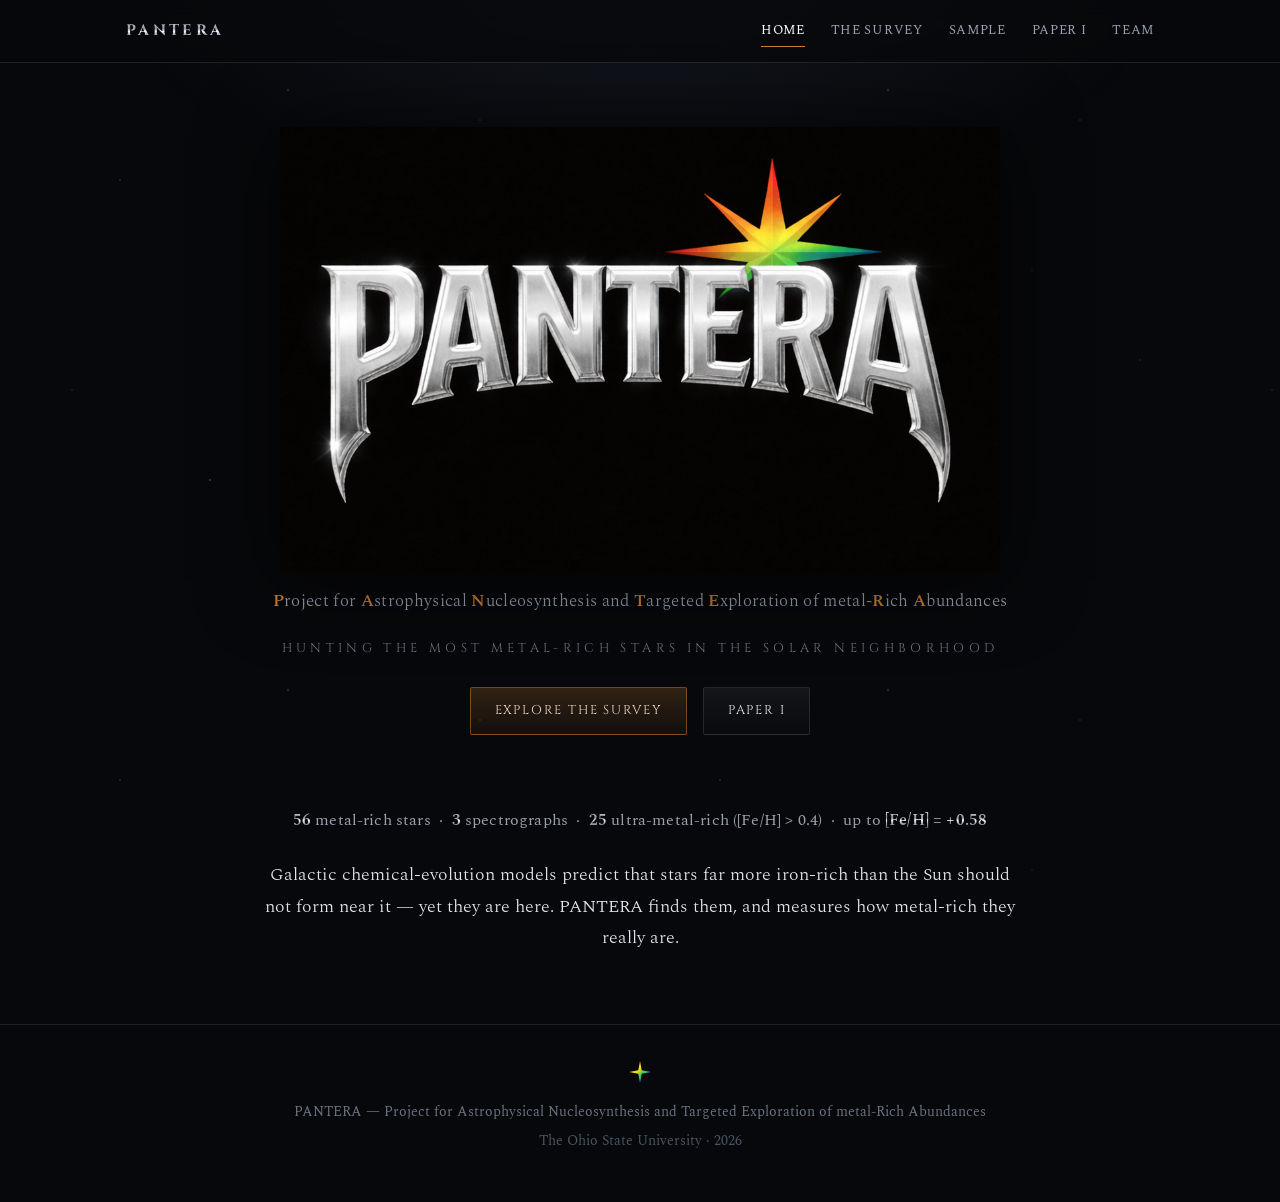
==== index.html @ bbc3c0e6 "PANTERA survey website Multi-page static site (Home, Survey, Sample, Paper I, Team) matching the PAN" ====
<!DOCTYPE html>
<html lang="en">
<head>
<meta charset="utf-8">
<meta name="viewport" content="width=device-width, initial-scale=1">
<title>PANTERA — a survey of the most metal-rich stars in the solar neighborhood</title>
<meta name="description" content="PANTERA: a high-resolution spectroscopic survey of the most metal-rich stars in the solar neighborhood.">
<meta property="og:title" content="PANTERA">
<meta property="og:description" content="A high-resolution spectroscopic survey of the most metal-rich stars in the solar neighborhood.">
<meta property="og:image" content="assets/pantera-logo.png">
<link rel="icon" href="assets/favicon.svg" type="image/svg+xml">
<link rel="preconnect" href="https://fonts.googleapis.com">
<link rel="preconnect" href="https://fonts.gstatic.com" crossorigin>
<link href="https://fonts.googleapis.com/css2?family=Cinzel:wght@400;500;600;700&family=EB+Garamond:ital,wght@0,400;0,500;1,400&family=Spectral:wght@300;400;600&display=swap" rel="stylesheet">
<link rel="stylesheet" href="assets/style.css">
</head>
<body>
<div class="stars"></div><div class="glow"></div>
<svg width="0" height="0" style="position:absolute" aria-hidden="true"><defs>
  <linearGradient id="rainbow" x1="0" y1="0" x2="1" y2="1">
    <stop offset="0%" stop-color="#ff2d2d"/><stop offset="20%" stop-color="#ff9b1e"/>
    <stop offset="40%" stop-color="#ffe11e"/><stop offset="58%" stop-color="#3fd14a"/>
    <stop offset="78%" stop-color="#2b8bff"/><stop offset="100%" stop-color="#8b3bff"/>
  </linearGradient>
  <g id="starshape">
    <path d="M32 0 L37 27 L64 32 L37 37 L32 64 L27 37 L0 32 L27 27 Z"/>
    <path d="M32 8 L34.5 29.5 L56 32 L34.5 34.5 L32 56 L29.5 34.5 L8 32 L29.5 29.5 Z" opacity=".55"/>
  </g>
</defs></svg>

<nav><div class="wrap">
  <a class="brand" href="index.html">PANTERA</a>
  <div class="navlinks">
    <a href="index.html" class="active">Home</a>
    <a href="survey.html">The Survey</a>
    <a href="sample.html">Sample</a>
    <a href="paper.html">Paper&nbsp;I</a>
    <a href="team.html">Team</a>
  </div>
</div></nav>

<main>
<header class="hero">
  <div class="wrap">
    <img class="logo" src="assets/pantera-logo.png" alt="PANTERA">
    <p class="tagline"><b>P</b>roject for <b>A</b>strophysical <b>N</b>ucleosynthesis and <b>T</b>argeted <b>E</b>xploration of metal-<b>R</b>ich <b>A</b>bundances</p>
    <div class="subtitle">Hunting the most metal-rich stars in the solar neighborhood</div>
    <div class="cta">
      <a class="btn primary" href="survey.html">Explore the survey</a>
      <a class="btn" href="paper.html">Paper&nbsp;I</a>
    </div>
  </div>
</header>

<section>
  <div class="wrap">
    <p class="factline"><b>56</b> metal-rich stars &nbsp;·&nbsp; <b>3</b> spectrographs &nbsp;·&nbsp; <b>25</b> ultra-metal-rich ([Fe/H]&nbsp;&gt;&nbsp;0.4) &nbsp;·&nbsp; up to <b>[Fe/H]&nbsp;=&nbsp;+0.58</b></p>
    <p class="lede" style="margin:26px auto 0;text-align:center">Galactic chemical-evolution models predict that stars far more iron-rich than the Sun should not form near it — yet they are here. PANTERA finds them, and measures how metal-rich they really are.</p>
  </div>
</section>
</main>

<footer><div class="wrap">
  <svg class="star-sm" viewBox="0 0 64 64"><use href="#starshape" fill="url(#rainbow)"/></svg>
  <div>PANTERA — Project for Astrophysical Nucleosynthesis and Targeted Exploration of metal-Rich Abundances</div>
  <div style="margin-top:6px;color:#4b5563">The Ohio State University · <span class="yr"></span></div>
</div></footer>
<script>document.querySelectorAll('.yr').forEach(e=>e.textContent=new Date().getFullYear());</script>
</body>
</html>
---- assets/style.css ----
:root{
  --bg:#07080b;
  --bg2:#0c0e13;
  --panel:#0f1218;
  --ink:#e8eaee;
  --dim:#9aa2b0;
  --faint:#6b7280;
  --line:rgba(180,190,205,.14);
  --gold:#cd7f32;
  --silver:#c8ccd2;
  --chrome:linear-gradient(180deg,#ffffff 0%,#d4d8de 16%,#8b93a1 40%,#f2f4f7 52%,#a9afba 62%,#5f6672 84%,#dfe3e8 100%);
  --maxw:1080px;
}
*{box-sizing:border-box}
html{scroll-behavior:smooth}
body{
  margin:0;background:var(--bg);color:var(--ink);
  font-family:'EB Garamond',Georgia,serif;font-size:19px;line-height:1.7;
  -webkit-font-smoothing:antialiased;overflow-x:hidden;
  display:flex;flex-direction:column;min-height:100vh;
}
.stars{position:fixed;inset:0;z-index:-2;pointer-events:none;
  background:
    radial-gradient(1px 1px at 20% 30%,rgba(255,255,255,.7),transparent),
    radial-gradient(1px 1px at 80% 20%,rgba(255,255,255,.5),transparent),
    radial-gradient(1px 1px at 60% 70%,rgba(255,255,255,.45),transparent),
    radial-gradient(1.5px 1.5px at 35% 80%,rgba(255,255,255,.55),transparent),
    radial-gradient(1px 1px at 90% 60%,rgba(255,255,255,.4),transparent),
    radial-gradient(1px 1px at 12% 65%,rgba(255,255,255,.4),transparent),
    radial-gradient(1.5px 1.5px at 48% 15%,rgba(255,255,255,.5),transparent),
    radial-gradient(1px 1px at 72% 45%,rgba(255,255,255,.35),transparent);
  background-repeat:repeat;background-size:600px 600px;opacity:.55;
}
.glow{position:fixed;inset:0;z-index:-1;pointer-events:none;
  background:radial-gradient(60% 45% at 50% -5%,rgba(120,140,180,.12),transparent 70%);}

a{color:#d7dbe0;text-decoration:none}
a:hover{color:#fff}
.wrap{max-width:var(--maxw);margin:0 auto;padding:0 26px;width:100%}
main{flex:1 0 auto}

/* ---- nav ---- */
nav{position:sticky;top:0;z-index:50;backdrop-filter:blur(10px);
  background:rgba(7,8,11,.78);border-bottom:1px solid var(--line)}
nav .wrap{display:flex;align-items:center;gap:22px;min-height:62px;flex-wrap:wrap}
.brand{font-family:'Cinzel',serif;font-weight:700;letter-spacing:.22em;
  font-size:.95rem;background:var(--chrome);-webkit-background-clip:text;background-clip:text;color:transparent}
.navlinks{margin-left:auto;display:flex;gap:26px;font-family:'Spectral',serif;
  font-size:.84rem;letter-spacing:.05em;text-transform:uppercase}
.navlinks a{color:var(--dim);padding:4px 0;border-bottom:1px solid transparent}
.navlinks a:hover{color:#fff}
.navlinks a.active{color:#fff;border-bottom-color:var(--gold)}
@media(max-width:640px){
  nav .wrap{justify-content:center}
  .navlinks{margin:0 0 8px;gap:18px;flex-wrap:wrap;justify-content:center}
}

/* ---- hero (home) ---- */
header.hero{position:relative;text-align:center;padding:64px 0 26px}
.hero img.logo{width:min(720px,88vw);height:auto;filter:drop-shadow(0 8px 40px rgba(0,0,0,.7))}
.tagline{font-family:'Spectral',serif;font-weight:300;color:var(--dim);
  max-width:760px;margin:6px auto 0;font-size:1.05rem;letter-spacing:.02em}
.tagline b{color:var(--gold);font-weight:600}
.subtitle{font-family:'Cinzel',serif;font-size:.8rem;letter-spacing:.34em;
  color:var(--faint);text-transform:uppercase;margin-top:22px}
.cta{display:flex;gap:16px;justify-content:center;flex-wrap:wrap;margin-top:28px}
.btn{font-family:'Cinzel',serif;font-size:.8rem;letter-spacing:.14em;text-transform:uppercase;
  padding:12px 24px;border-radius:2px;border:1px solid var(--line);color:var(--ink);
  transition:.2s;background:linear-gradient(180deg,rgba(255,255,255,.06),rgba(255,255,255,.01))}
.btn:hover{border-color:rgba(200,210,225,.4);background:rgba(255,255,255,.08);transform:translateY(-1px)}
.btn.primary{border-color:rgba(205,127,50,.5);
  background:linear-gradient(180deg,rgba(205,127,50,.22),rgba(205,127,50,.06));color:#f0d9c2}
.btn.primary:hover{background:linear-gradient(180deg,rgba(205,127,50,.34),rgba(205,127,50,.1))}

.factline{text-align:center;font-family:'Spectral',serif;color:var(--dim);
  font-size:1rem;letter-spacing:.01em;margin:6px auto 0;max-width:820px}
.factline b{background:var(--chrome);-webkit-background-clip:text;background-clip:text;color:transparent;font-weight:600}

/* ---- page headers & sections ---- */
.pagehead{padding:52px 0 8px}
.pagehead .kicker{font-family:'Cinzel',serif;font-size:.72rem;letter-spacing:.32em;
  text-transform:uppercase;color:var(--gold);margin-bottom:12px}
h1.page{font-family:'Cinzel',serif;font-weight:600;font-size:2.1rem;margin:0 0 .3em;
  background:var(--chrome);-webkit-background-clip:text;background-clip:text;color:transparent;
  letter-spacing:.02em;line-height:1.15}
.lede{font-family:'Spectral',serif;font-weight:300;font-size:1.15rem;color:#e2e6ec;max-width:760px}

section{padding:40px 0}
section+section{border-top:1px solid var(--line)}
h2{font-family:'Cinzel',serif;font-weight:600;font-size:1.6rem;margin:.1em 0 .5em;color:#eef1f4;
  letter-spacing:.02em;line-height:1.2}
h3{font-family:'Cinzel',serif;font-weight:500;font-size:1.08rem;letter-spacing:.06em;color:#eef1f4;margin:0 0 .3em}
p{color:#cfd4dc}

.grid{display:grid;gap:24px}
.g2{grid-template-columns:1.05fr .95fr;align-items:center}
.g3{grid-template-columns:repeat(3,1fr)}
@media(max-width:820px){.g2,.g3{grid-template-columns:1fr}}

.card{background:linear-gradient(180deg,var(--panel),rgba(15,18,24,.6));
  border:1px solid var(--line);border-radius:6px;padding:24px}
.card .inst{font-family:'Cinzel',serif;letter-spacing:.08em;color:#fff;font-size:1.05rem}
.card .scope{color:var(--gold);font-family:'Spectral',serif;font-size:.85rem;letter-spacing:.05em;margin:2px 0 12px}
.card .cnt{font-family:'Cinzel',serif;font-size:1.6rem;font-weight:600;
  background:var(--chrome);-webkit-background-clip:text;background-clip:text;color:transparent}
.card p{font-size:.96rem;color:var(--dim);margin:.4em 0 0}

figure{margin:0}
figure img{width:100%;height:auto;border-radius:6px;border:1px solid var(--line);background:#fff;display:block}
figcaption{font-family:'Spectral',serif;font-size:.85rem;color:var(--faint);margin-top:10px;line-height:1.5}

ul.tight{margin:.4em 0 0;padding-left:1.1em}
ul.tight li{margin:.4em 0;color:#cfd4dc}

.accent{color:var(--gold)}
.mono{font-variant-numeric:tabular-nums}

/* ---- team ---- */
.team{display:grid;grid-template-columns:repeat(3,1fr);gap:16px}
@media(max-width:720px){.team{grid-template-columns:1fr}}
.member{background:var(--bg2);border:1px solid var(--line);border-radius:6px;padding:20px 22px}
.member .nm{font-family:'Cinzel',serif;letter-spacing:.05em;color:#f2f4f7;font-size:1.08rem}
.member .aff{font-family:'Spectral',serif;font-size:.86rem;color:var(--dim);margin-top:4px}

/* ---- link cards ---- */
.links{display:grid;grid-template-columns:repeat(2,1fr);gap:16px}
@media(max-width:720px){.links{grid-template-columns:1fr}}
.linkcard{display:block;background:var(--bg2);border:1px solid var(--line);border-radius:6px;
  padding:20px 22px;transition:.2s}
.linkcard:hover{border-color:rgba(205,127,50,.45);background:rgba(205,127,50,.05);transform:translateY(-2px)}
.linkcard .t{font-family:'Cinzel',serif;letter-spacing:.06em;color:#fff;font-size:1rem}
.linkcard .d{font-family:'Spectral',serif;font-size:.85rem;color:var(--dim);margin-top:4px}
.star-sm{width:16px;height:16px;vertical-align:-2px;margin-right:8px}

/* ---- abstract block ---- */
.abstract{background:var(--bg2);border:1px solid var(--line);border-left:2px solid var(--gold);
  border-radius:6px;padding:24px 28px}
.abstract p{font-size:1.02rem}

footer{flex-shrink:0;border-top:1px solid var(--line);padding:36px 0 48px;text-align:center;
  font-family:'Spectral',serif;color:var(--faint);font-size:.85rem;margin-top:30px}
footer .star-sm{width:22px;height:22px;margin:0 0 12px}
footer a{color:var(--dim)}
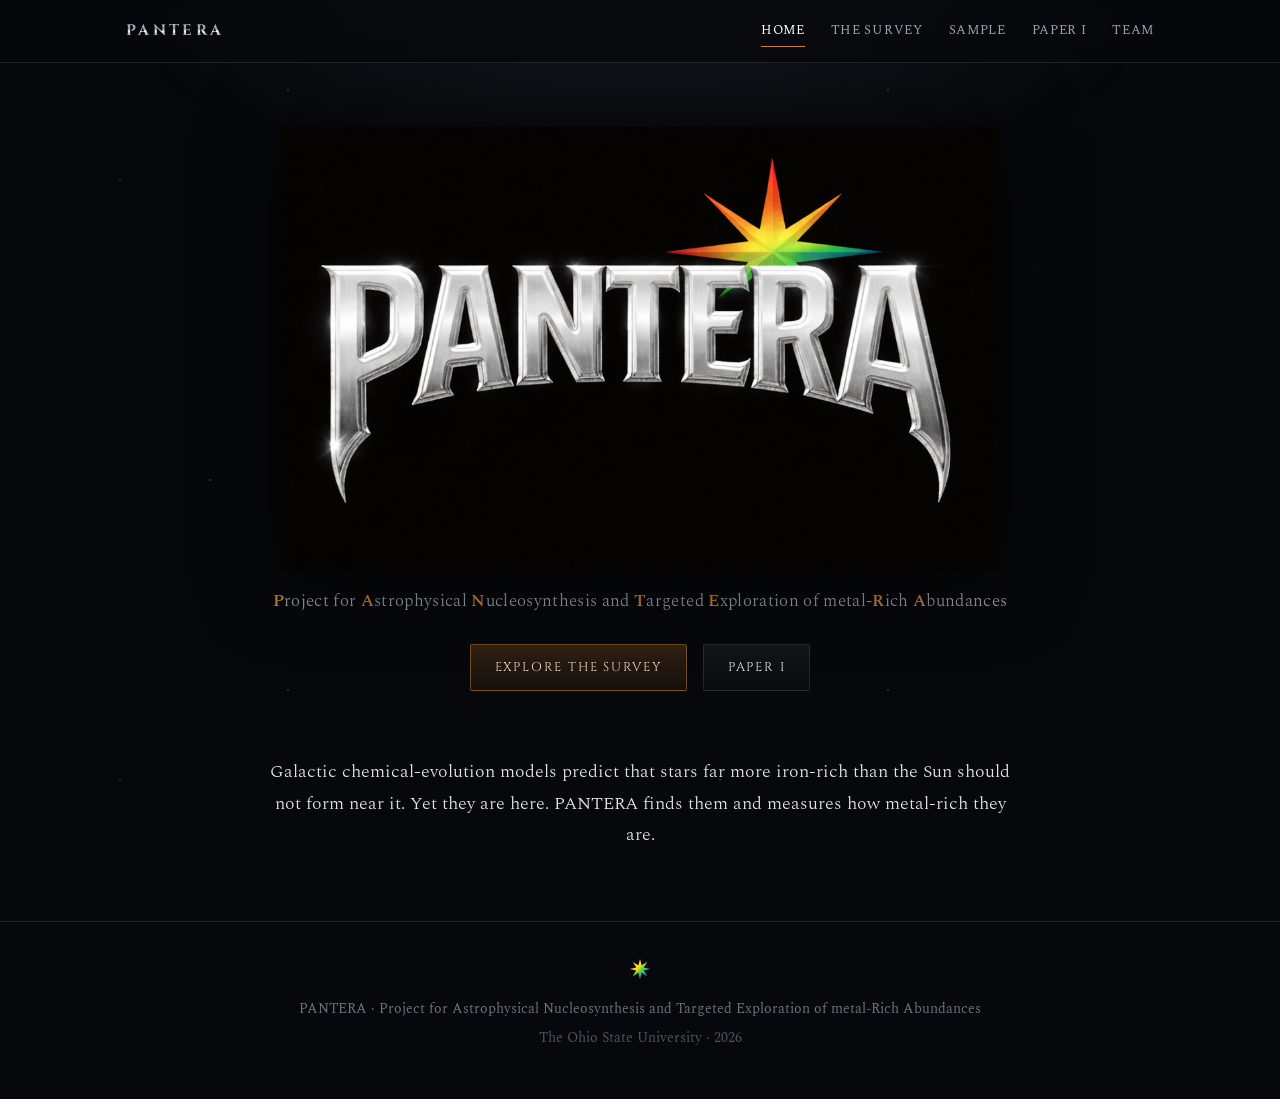
==== commit ca900d82: "Simplify prose, split pages, add arXiv paper, 8-point star - Remove hero subtitle and fact line - St" ====
--- a/index.html
+++ b/index.html
@@ -3,7 +3,7 @@
 <head>
 <meta charset="utf-8">
 <meta name="viewport" content="width=device-width, initial-scale=1">
-<title>PANTERA — a survey of the most metal-rich stars in the solar neighborhood</title>
+<title>PANTERA · A survey of the most metal-rich stars in the solar neighborhood</title>
 <meta name="description" content="PANTERA: a high-resolution spectroscopic survey of the most metal-rich stars in the solar neighborhood.">
 <meta property="og:title" content="PANTERA">
 <meta property="og:description" content="A high-resolution spectroscopic survey of the most metal-rich stars in the solar neighborhood.">
@@ -23,8 +23,7 @@
     <stop offset="78%" stop-color="#2b8bff"/><stop offset="100%" stop-color="#8b3bff"/>
   </linearGradient>
   <g id="starshape">
-    <path d="M32 0 L37 27 L64 32 L37 37 L32 64 L27 37 L0 32 L27 27 Z"/>
-    <path d="M32 8 L34.5 29.5 L56 32 L34.5 34.5 L32 56 L29.5 34.5 L8 32 L29.5 29.5 Z" opacity=".55"/>
+    <path d="M32 2 L36.6 20.9 L53.2 10.8 L43.1 27.4 L62 32 L43.1 36.6 L53.2 53.2 L36.6 43.1 L32 62 L27.4 43.1 L10.8 53.2 L20.9 36.6 L2 32 L20.9 27.4 L10.8 10.8 L27.4 20.9 Z"/>
   </g>
 </defs></svg>
 
@@ -44,7 +43,6 @@
   <div class="wrap">
     <img class="logo" src="assets/pantera-logo.png" alt="PANTERA">
     <p class="tagline"><b>P</b>roject for <b>A</b>strophysical <b>N</b>ucleosynthesis and <b>T</b>argeted <b>E</b>xploration of metal-<b>R</b>ich <b>A</b>bundances</p>
-    <div class="subtitle">Hunting the most metal-rich stars in the solar neighborhood</div>
     <div class="cta">
       <a class="btn primary" href="survey.html">Explore the survey</a>
       <a class="btn" href="paper.html">Paper&nbsp;I</a>
@@ -54,15 +52,14 @@
 
 <section>
   <div class="wrap">
-    <p class="factline"><b>56</b> metal-rich stars &nbsp;·&nbsp; <b>3</b> spectrographs &nbsp;·&nbsp; <b>25</b> ultra-metal-rich ([Fe/H]&nbsp;&gt;&nbsp;0.4) &nbsp;·&nbsp; up to <b>[Fe/H]&nbsp;=&nbsp;+0.58</b></p>
-    <p class="lede" style="margin:26px auto 0;text-align:center">Galactic chemical-evolution models predict that stars far more iron-rich than the Sun should not form near it — yet they are here. PANTERA finds them, and measures how metal-rich they really are.</p>
+    <p class="lede" style="margin:0 auto;text-align:center">Galactic chemical-evolution models predict that stars far more iron-rich than the Sun should not form near it. Yet they are here. PANTERA finds them and measures how metal-rich they are.</p>
   </div>
 </section>
 </main>
 
 <footer><div class="wrap">
   <svg class="star-sm" viewBox="0 0 64 64"><use href="#starshape" fill="url(#rainbow)"/></svg>
-  <div>PANTERA — Project for Astrophysical Nucleosynthesis and Targeted Exploration of metal-Rich Abundances</div>
+  <div>PANTERA · Project for Astrophysical Nucleosynthesis and Targeted Exploration of metal-Rich Abundances</div>
   <div style="margin-top:6px;color:#4b5563">The Ohio State University · <span class="yr"></span></div>
 </div></footer>
 <script>document.querySelectorAll('.yr').forEach(e=>e.textContent=new Date().getFullYear());</script>
--- a/assets/style.css
+++ b/assets/style.css
@@ -106,6 +106,7 @@
 .card p{font-size:.96rem;color:var(--dim);margin:.4em 0 0}
 
 figure{margin:0}
+figure.fig-narrow{max-width:540px;margin-inline:auto}
 figure img{width:100%;height:auto;border-radius:6px;border:1px solid var(--line);background:#fff;display:block}
 figcaption{font-family:'Spectral',serif;font-size:.85rem;color:var(--faint);margin-top:10px;line-height:1.5}
 
@@ -132,10 +133,11 @@
 .linkcard .d{font-family:'Spectral',serif;font-size:.85rem;color:var(--dim);margin-top:4px}
 .star-sm{width:16px;height:16px;vertical-align:-2px;margin-right:8px}
 
-/* ---- abstract block ---- */
-.abstract{background:var(--bg2);border:1px solid var(--line);border-left:2px solid var(--gold);
-  border-radius:6px;padding:24px 28px}
-.abstract p{font-size:1.02rem}
+/* ---- paper screenshot ---- */
+.paper-shot{width:100%;max-width:860px;height:auto;display:block;margin:0 auto;
+  background:#fff;border:1px solid var(--line);border-radius:8px;
+  box-shadow:0 12px 44px rgba(0,0,0,.55);transition:.2s}
+a:hover>.paper-shot{box-shadow:0 12px 52px rgba(205,127,50,.25);border-color:rgba(205,127,50,.4)}
 
 footer{flex-shrink:0;border-top:1px solid var(--line);padding:36px 0 48px;text-align:center;
   font-family:'Spectral',serif;color:var(--faint);font-size:.85rem;margin-top:30px}
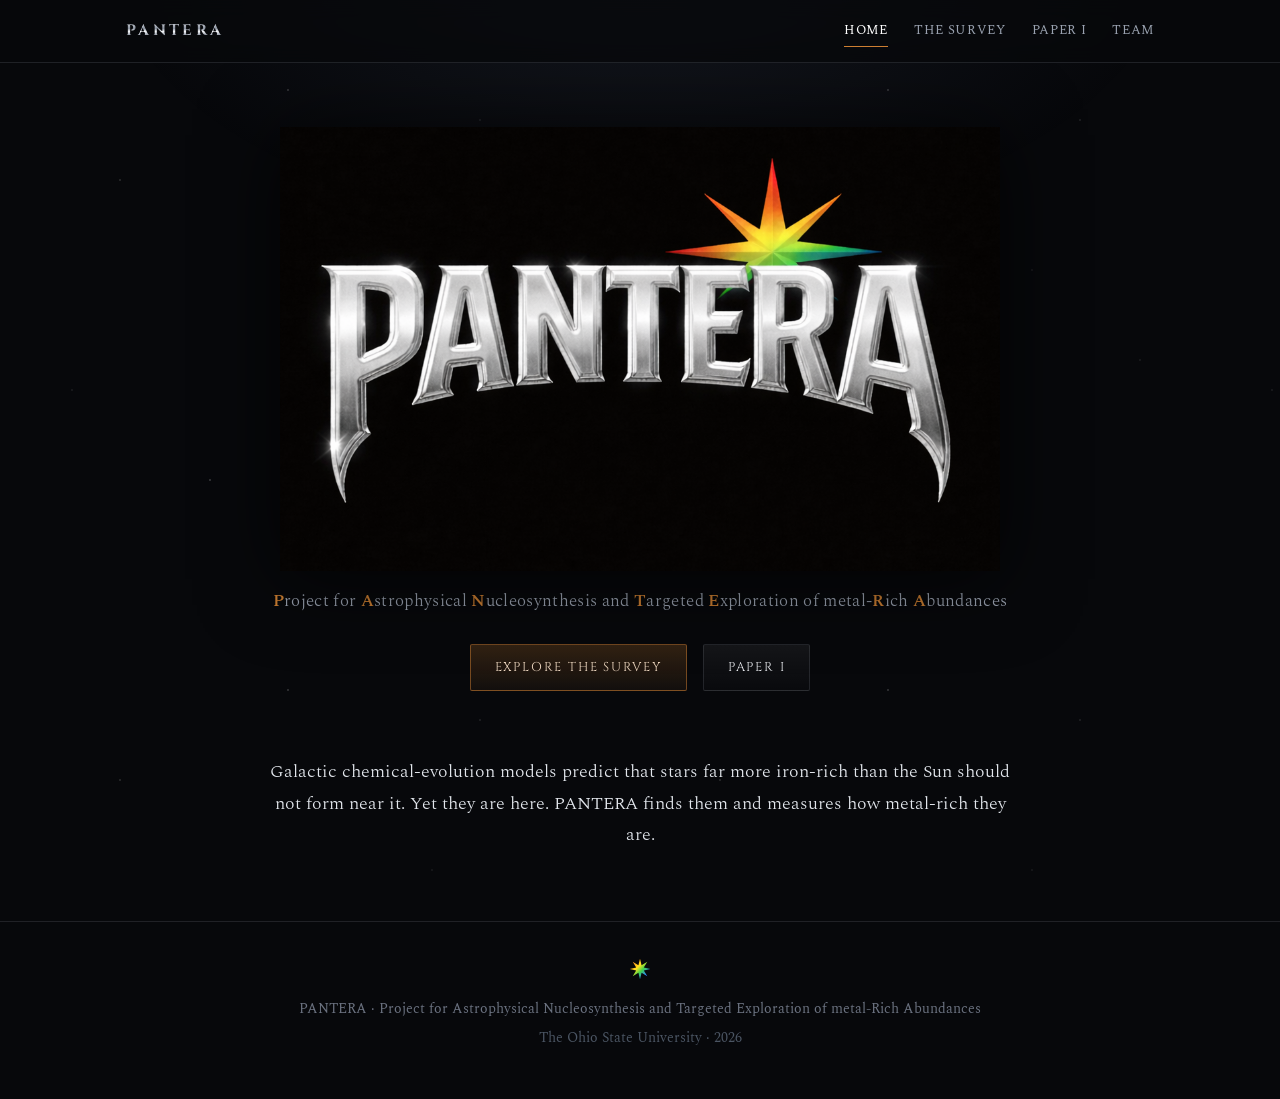
==== commit 7b5a216b: "Remove Sample tab; move CMD (observed sample) to end of The Survey Co-Authored-By: Claude Opus 4.8 <" ====
--- a/index.html
+++ b/index.html
@@ -8,11 +8,11 @@
 <meta property="og:title" content="PANTERA">
 <meta property="og:description" content="A high-resolution spectroscopic survey of the most metal-rich stars in the solar neighborhood.">
 <meta property="og:image" content="assets/pantera-logo.png">
-<link rel="icon" href="assets/favicon.svg" type="image/svg+xml">
+<link rel="icon" href="assets/favicon-star.svg" type="image/svg+xml">
 <link rel="preconnect" href="https://fonts.googleapis.com">
 <link rel="preconnect" href="https://fonts.gstatic.com" crossorigin>
 <link href="https://fonts.googleapis.com/css2?family=Cinzel:wght@400;500;600;700&family=EB+Garamond:ital,wght@0,400;0,500;1,400&family=Spectral:wght@300;400;600&display=swap" rel="stylesheet">
-<link rel="stylesheet" href="assets/style.css">
+<link rel="stylesheet" href="assets/style.css?v=2">
 </head>
 <body>
 <div class="stars"></div><div class="glow"></div>
@@ -32,7 +32,6 @@
   <div class="navlinks">
     <a href="index.html" class="active">Home</a>
     <a href="survey.html">The Survey</a>
-    <a href="sample.html">Sample</a>
     <a href="paper.html">Paper&nbsp;I</a>
     <a href="team.html">Team</a>
   </div>
--- a/assets/style.css
+++ b/assets/style.css
@@ -106,7 +106,7 @@
 .card p{font-size:.96rem;color:var(--dim);margin:.4em 0 0}
 
 figure{margin:0}
-figure.fig-narrow{max-width:540px;margin-inline:auto}
+figure.fig-narrow{max-width:430px;margin-inline:auto}
 figure img{width:100%;height:auto;border-radius:6px;border:1px solid var(--line);background:#fff;display:block}
 figcaption{font-family:'Spectral',serif;font-size:.85rem;color:var(--faint);margin-top:10px;line-height:1.5}
 
@@ -134,7 +134,8 @@
 .star-sm{width:16px;height:16px;vertical-align:-2px;margin-right:8px}
 
 /* ---- paper screenshot ---- */
-.paper-shot{width:100%;max-width:860px;height:auto;display:block;margin:0 auto;
+.paper-link{display:block;text-align:center}
+.paper-shot{width:100%;max-width:540px;height:auto;display:block;margin:0 auto;
   background:#fff;border:1px solid var(--line);border-radius:8px;
   box-shadow:0 12px 44px rgba(0,0,0,.55);transition:.2s}
 a:hover>.paper-shot{box-shadow:0 12px 52px rgba(205,127,50,.25);border-color:rgba(205,127,50,.4)}
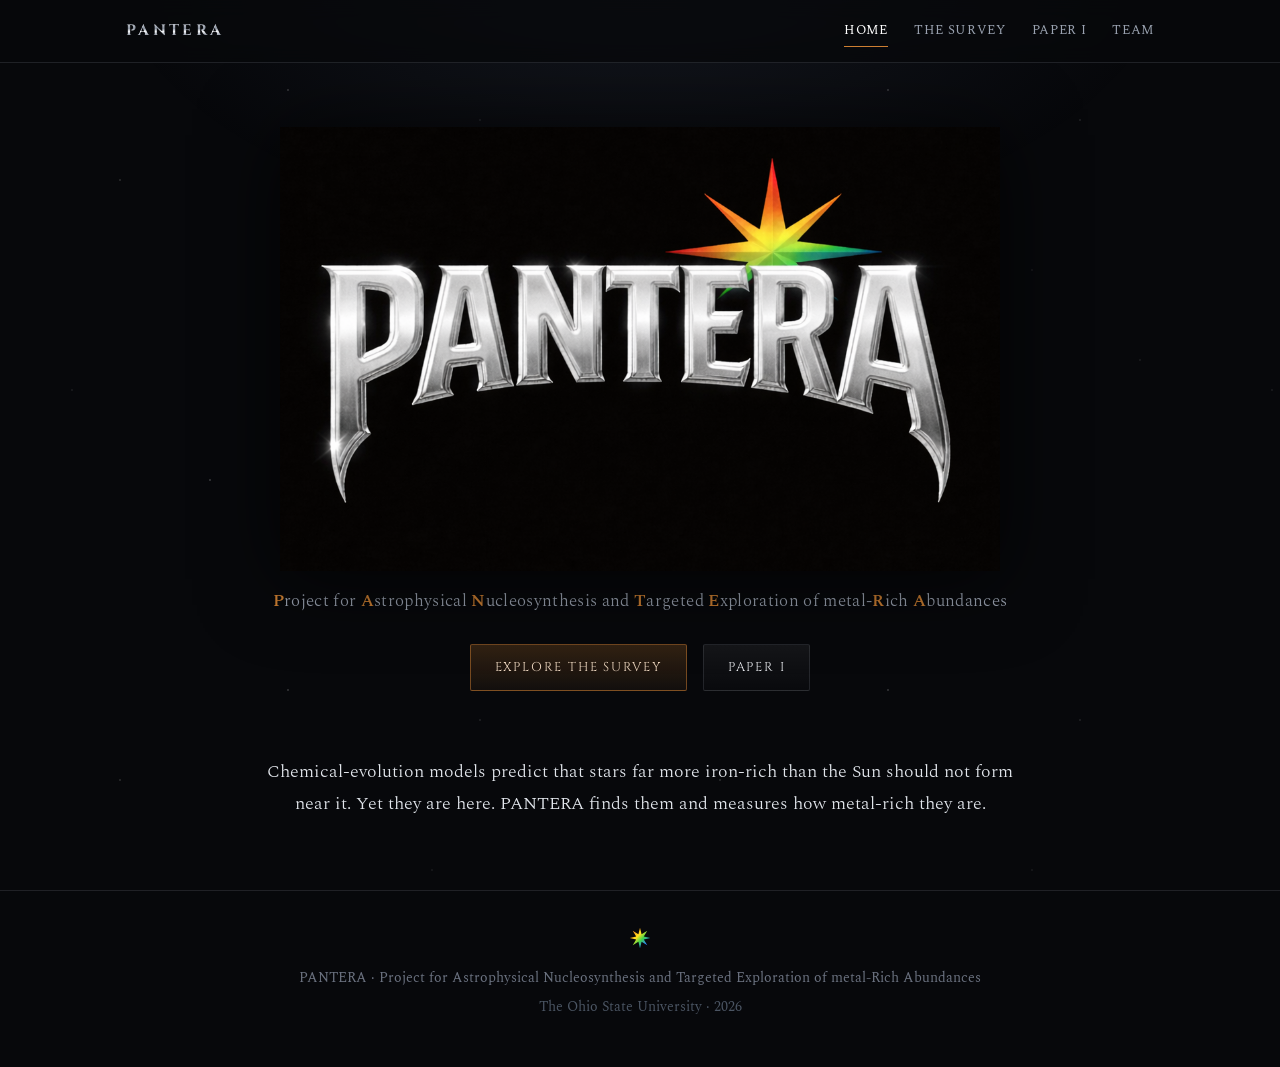
==== commit da865336: "Drop ASAS-SN line on Team; trim 'Galactic' from home lede Co-Authored-By: Claude Opus 4.8 <noreply@a" ====
--- a/index.html
+++ b/index.html
@@ -51,7 +51,7 @@
 
 <section>
   <div class="wrap">
-    <p class="lede" style="margin:0 auto;text-align:center">Galactic chemical-evolution models predict that stars far more iron-rich than the Sun should not form near it. Yet they are here. PANTERA finds them and measures how metal-rich they are.</p>
+    <p class="lede" style="margin:0 auto;text-align:center">Chemical-evolution models predict that stars far more iron-rich than the Sun should not form near it. Yet they are here. PANTERA finds them and measures how metal-rich they are.</p>
   </div>
 </section>
 </main>
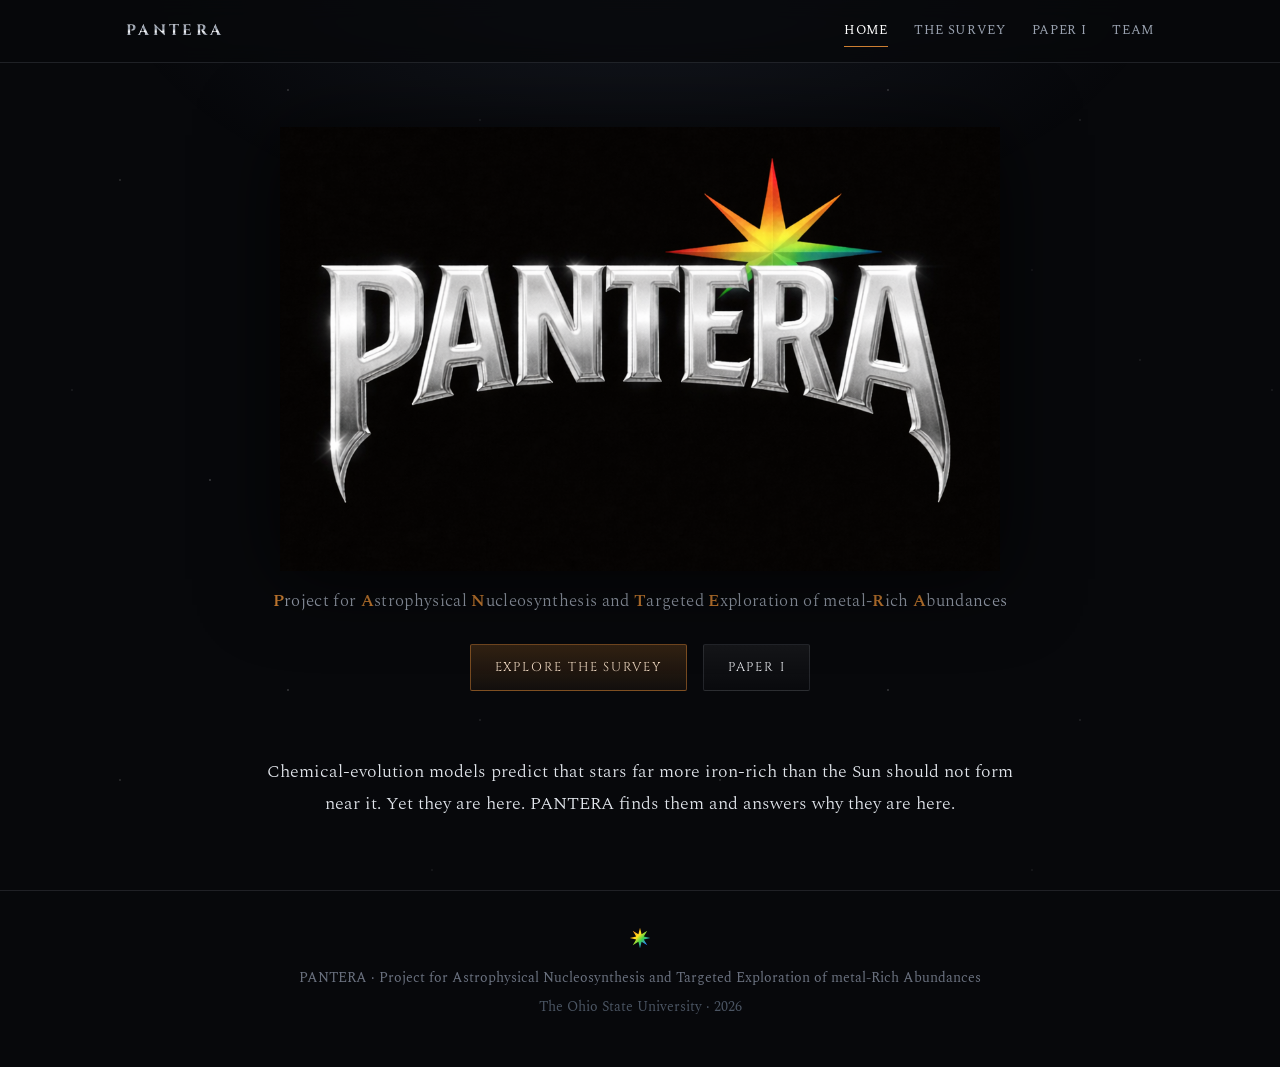
==== commit 960fb52d: "Update home lede: PANTERA answers why the metal-rich stars are here Co-Authored-By: Claude Opus 4.8 " ====
--- a/index.html
+++ b/index.html
@@ -51,7 +51,7 @@
 
 <section>
   <div class="wrap">
-    <p class="lede" style="margin:0 auto;text-align:center">Chemical-evolution models predict that stars far more iron-rich than the Sun should not form near it. Yet they are here. PANTERA finds them and measures how metal-rich they are.</p>
+    <p class="lede" style="margin:0 auto;text-align:center">Chemical-evolution models predict that stars far more iron-rich than the Sun should not form near it. Yet they are here. PANTERA finds them and answers why they are here.</p>
   </div>
 </section>
 </main>
